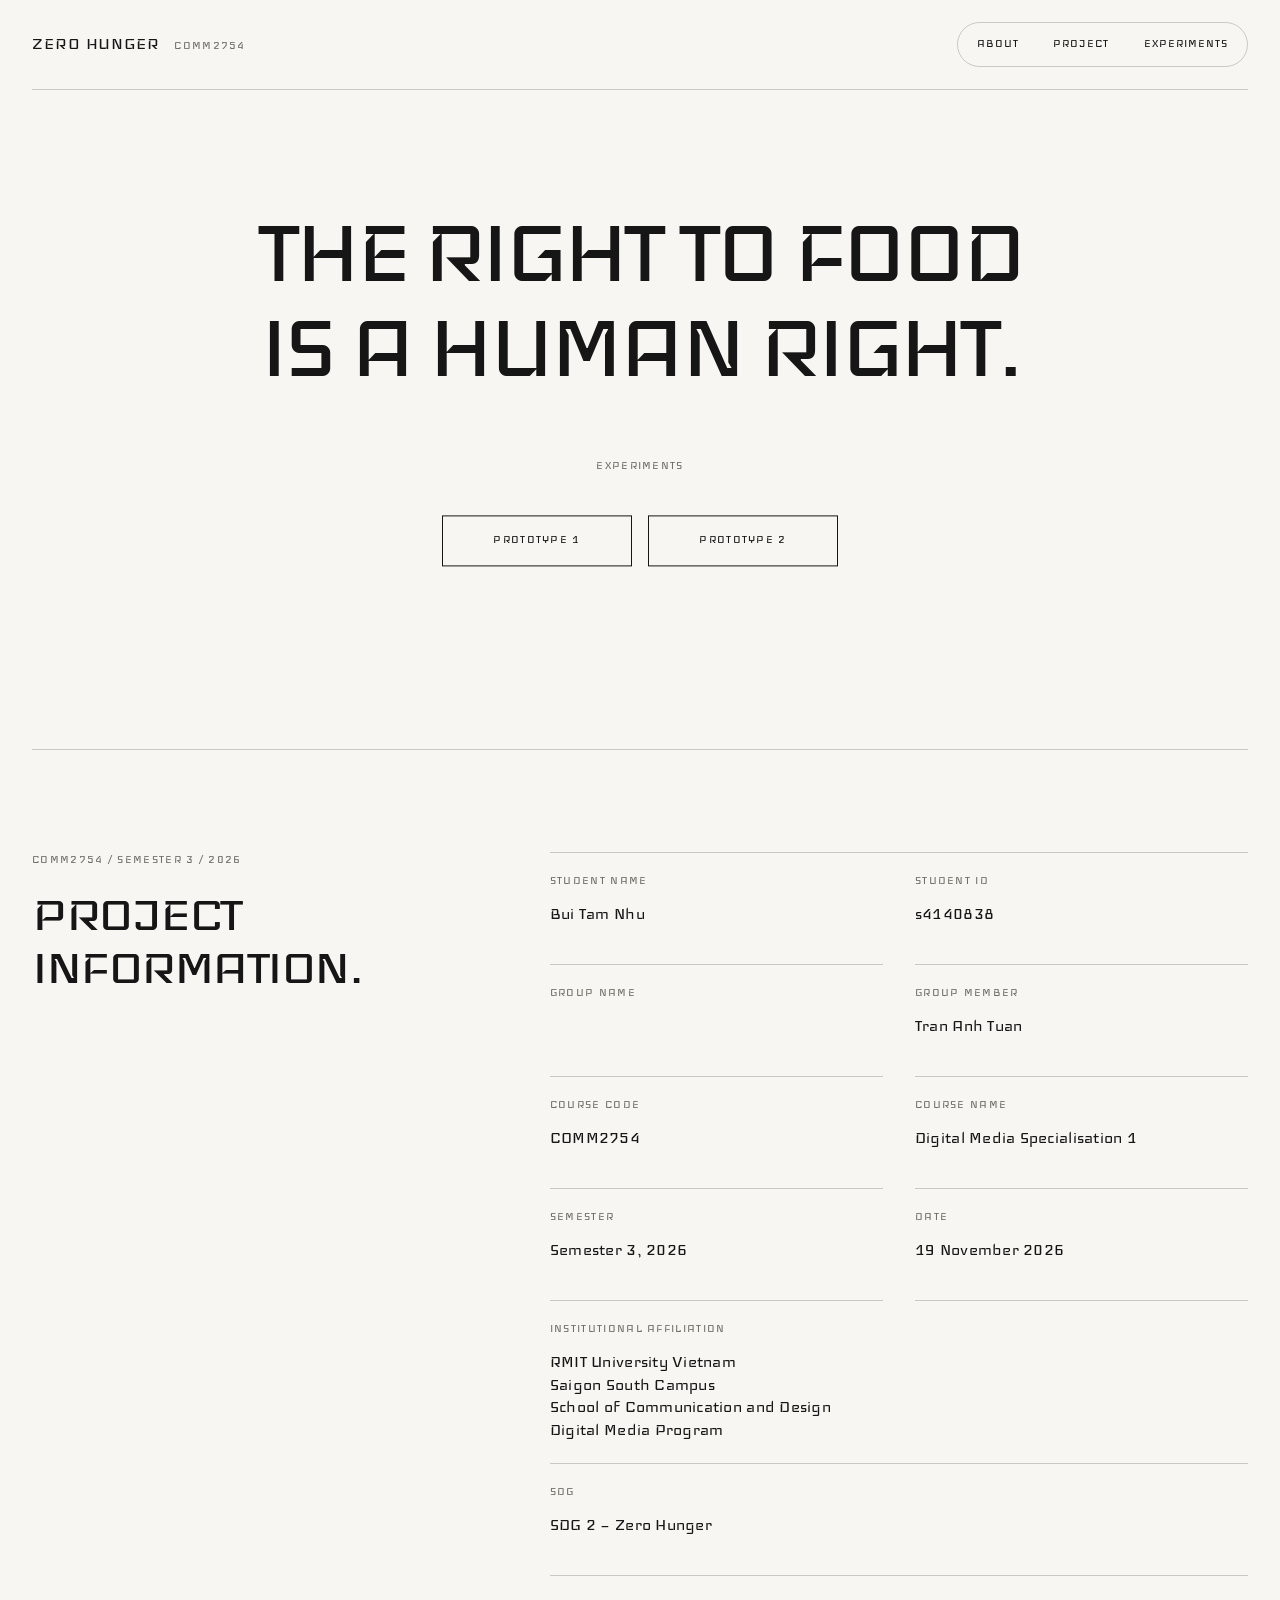
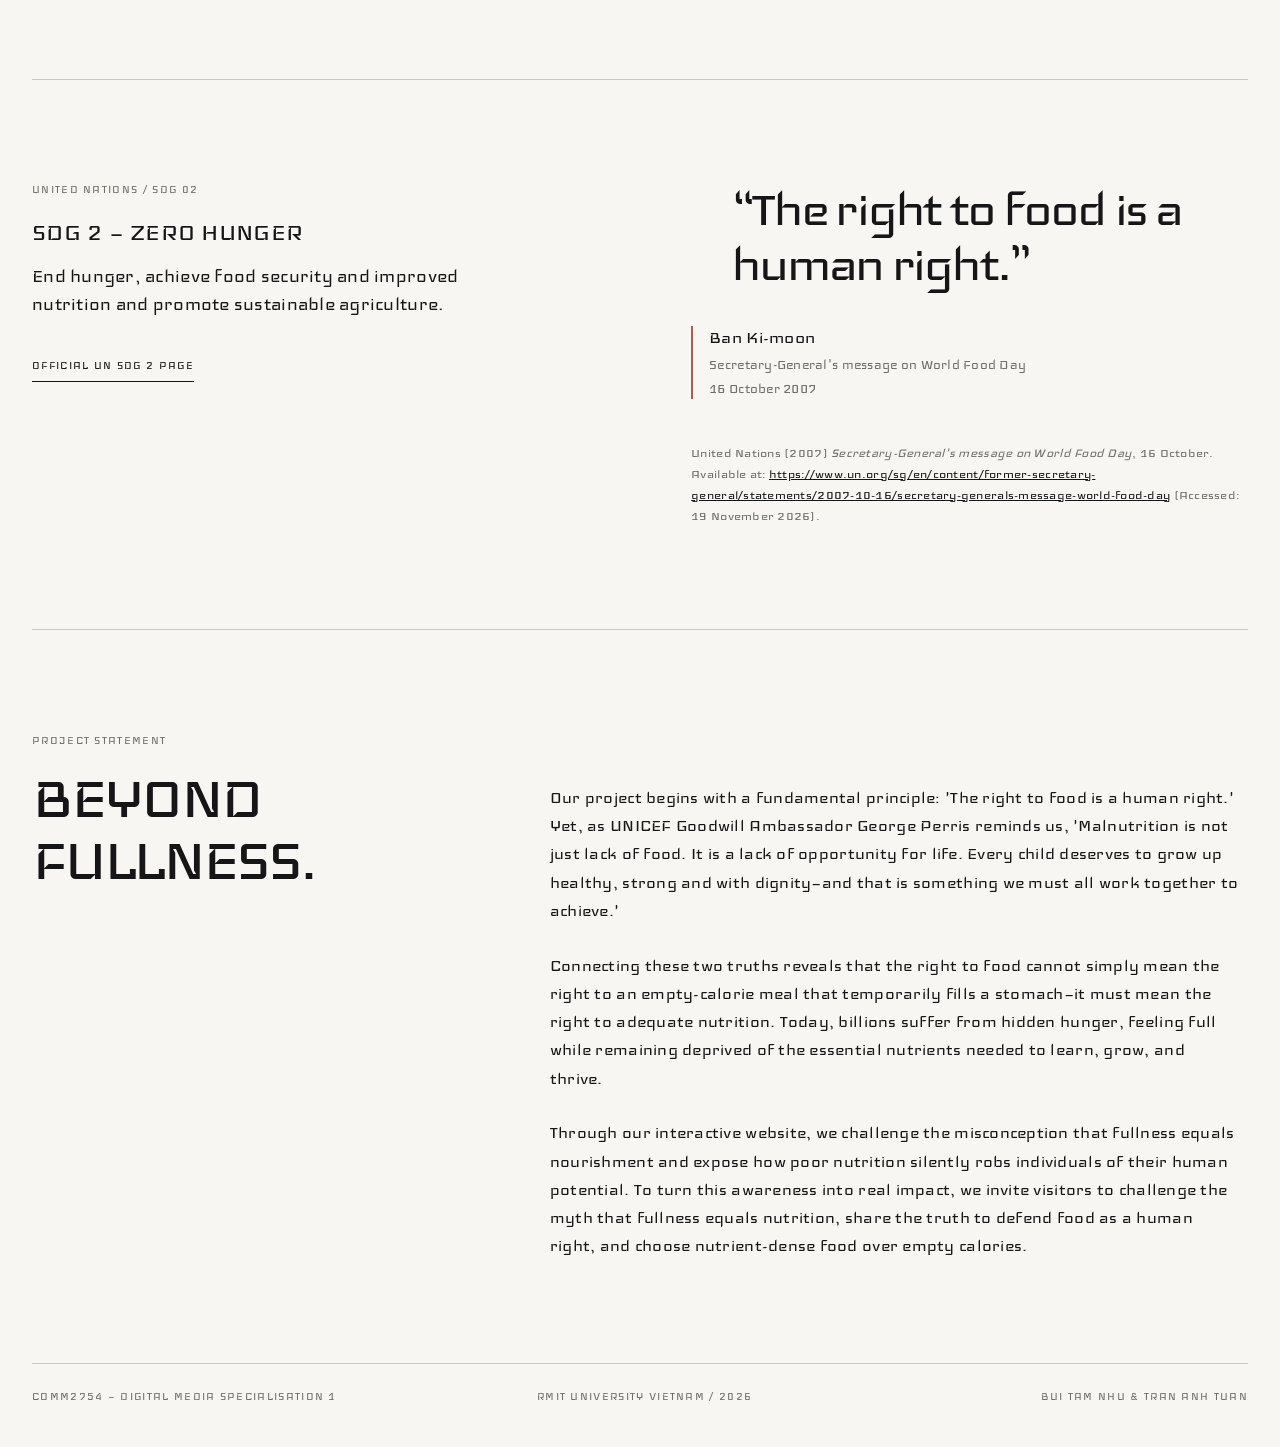
==== index.html @ 8b3eecbc "Deploy COMM2754 generative art webpage" ====
<!doctype html>
<html lang="en">
  <head>
    <meta charset="utf-8" />
    <meta name="viewport" content="width=device-width, initial-scale=1" />
    <meta name="theme-color" content="#f7f6f2" />
    <meta
      name="description"
      content="COMM2754 Digital Media Specialisation 1 — SDG 2: Zero Hunger."
    />
    <title>Zero Hunger — COMM2754</title>
    <link rel="preconnect" href="https://fonts.googleapis.com" />
    <link rel="preconnect" href="https://fonts.gstatic.com" crossorigin />
    <link
      href="https://fonts.googleapis.com/css2?family=Iceland&display=swap"
      rel="stylesheet"
    />
    <link rel="stylesheet" href="homepage.css" />
  </head>
  <body>
    <header class="site-header">
      <a class="project-mark" href="#top" aria-label="Zero Hunger homepage">
        <span>ZERO HUNGER</span>
        <span class="mark-course">COMM2754</span>
      </a>
      <nav class="site-nav" aria-label="Primary navigation">
        <a href="#project-info">ABOUT</a>
        <a href="#statement">PROJECT</a>
        <a href="#experiments">EXPERIMENTS</a>
      </nav>
    </header>

    <main id="top">
      <section class="hero section-frame" aria-labelledby="hero-title">
        <div class="hero-copy">
          <h1 id="hero-title">THE RIGHT TO FOOD IS A HUMAN RIGHT.</h1>
          <div class="hero-experiments" id="experiments" aria-label="Experiments">
            <p class="section-kicker">EXPERIMENTS</p>
            <div class="prototype-buttons">
              <a class="prototype-button" href="prototype-01.html" aria-label="Open Prototype 1">PROTOTYPE 1</a>
              <a class="prototype-button" href="prototype-02.html" aria-label="Open Prototype 2">PROTOTYPE 2</a>
            </div>
          </div>
        </div>
      </section>

      <section class="info-section section-frame" id="project-info" aria-labelledby="info-title">
        <div class="section-heading">
          <p class="section-kicker">COMM2754 / SEMESTER 3 / 2026</p>
          <h2 id="info-title">PROJECT<br />INFORMATION.</h2>
        </div>
        <dl class="metadata-grid">
          <div class="metadata-item">
            <dt>Student Name</dt>
            <dd>Bui Tam Nhu</dd>
          </div>
          <div class="metadata-item">
            <dt>Student ID</dt>
            <dd>s4140838</dd>
          </div>
          <div class="metadata-item">
            <dt>Group Name</dt>
            <dd>&nbsp;</dd>
          </div>
          <div class="metadata-item">
            <dt>Group Member</dt>
            <dd>Tran Anh Tuan</dd>
          </div>
          <div class="metadata-item">
            <dt>Course Code</dt>
            <dd>COMM2754</dd>
          </div>
          <div class="metadata-item">
            <dt>Course Name</dt>
            <dd>Digital Media Specialisation 1</dd>
          </div>
          <div class="metadata-item">
            <dt>Semester</dt>
            <dd>Semester 3, 2026</dd>
          </div>
          <div class="metadata-item">
            <dt>Date</dt>
            <dd>19 November 2026</dd>
          </div>
          <div class="metadata-item metadata-item-wide">
            <dt>Institutional Affiliation</dt>
            <dd>
              RMIT University Vietnam<br />
              Saigon South Campus<br />
              School of Communication and Design<br />
              Digital Media Program
            </dd>
          </div>
          <div class="metadata-item metadata-item-wide">
            <dt>SDG</dt>
            <dd>SDG 2 — Zero Hunger</dd>
          </div>
        </dl>
      </section>

      <section class="global-section section-frame" id="references" aria-label="SDG 2 and the right to food">
        <div class="global-copy">
          <p class="section-kicker">UNITED NATIONS / SDG 02</p>
          <p class="sdg-name">SDG 2 — ZERO HUNGER</p>
          <p class="sdg-description">
            End hunger, achieve food security and improved nutrition and promote sustainable
            agriculture.
          </p>
          <a class="text-link" href="https://sdgs.un.org/goals/goal2" target="_blank" rel="noreferrer">
            OFFICIAL UN SDG 2 PAGE
          </a>
        </div>
        <div class="principle-content">
          <blockquote>“The right to food is a human right.”</blockquote>
          <div class="quote-meta">
            <p class="quote-author">Ban Ki-moon</p>
            <p>Secretary-General's message on World Food Day</p>
            <p>16 October 2007</p>
          </div>
          <p class="reference">
            United Nations (2007) <em>Secretary-General's message on World Food Day</em>, 16
            October. Available at:
            <a
              href="https://www.un.org/sg/en/content/former-secretary-general/statements/2007-10-16/secretary-generals-message-world-food-day"
              target="_blank"
              rel="noreferrer"
            >https://www.un.org/sg/en/content/former-secretary-general/statements/2007-10-16/secretary-generals-message-world-food-day</a>
            (Accessed: 19 November 2026).
          </p>
        </div>
      </section>

      <section class="editorial-section section-frame" id="statement" aria-labelledby="statement-title">
        <div class="section-heading">
          <p class="section-kicker">PROJECT STATEMENT</p>
          <h2 id="statement-title">BEYOND<br />FULLNESS.</h2>
        </div>
        <div class="body-column project-statement">
          <p>
            Our project begins with a fundamental principle: 'The right to food is a human
            right.' Yet, as UNICEF Goodwill Ambassador George Perris reminds us, 'Malnutrition is
            not just lack of food. It is a lack of opportunity for life. Every child deserves to
            grow up healthy, strong and with dignity—and that is something we must all work
            together to achieve.'
          </p>
          <p>
            Connecting these two truths reveals that the right to food cannot simply mean the
            right to an empty-calorie meal that temporarily fills a stomach—it must mean the
            right to adequate nutrition. Today, billions suffer from hidden hunger, feeling full
            while remaining deprived of the essential nutrients needed to learn, grow, and thrive.
          </p>
          <p>
            Through our interactive website, we challenge the misconception that fullness equals
            nourishment and expose how poor nutrition silently robs individuals of their human
            potential. To turn this awareness into real impact, we invite visitors to challenge
            the myth that fullness equals nutrition, share the truth to defend food as a human
            right, and choose nutrient-dense food over empty calories.
          </p>
        </div>
      </section>

    </main>

    <footer class="site-footer section-frame">
      <p>COMM2754 — DIGITAL MEDIA SPECIALISATION 1</p>
      <p>RMIT UNIVERSITY VIETNAM / 2026</p>
      <p>BUI TAM NHU &amp; TRAN ANH TUAN</p>
    </footer>
    <script src="homepage.js"></script>
  </body>
</html>
---- homepage.css ----
:root {
  color-scheme: light;
  --paper: #f7f6f2;
  --ink: #161616;
  --muted: #716d67;
  --line: rgba(22, 22, 22, 0.2);
  --accent: #ad5b50;
  --max-width: 1360px;
  font-family: "Iceland", sans-serif;
  background: var(--paper);
}

* { box-sizing: border-box; }

html {
  scroll-behavior: smooth;
  background: var(--paper);
}

body {
  margin: 0;
  min-width: 320px;
  overflow-x: hidden;
  background: var(--paper);
  color: var(--ink);
  font-family: "Iceland", sans-serif;
  font-size: 1.12rem;
  line-height: 1.42;
  letter-spacing: 0.015em;
}

a { color: inherit; }

a:focus-visible {
  outline: 2px solid var(--accent);
  outline-offset: 5px;
}

.site-header,
.section-frame {
  width: min(calc(100% - 4rem), var(--max-width));
  margin-inline: auto;
}

.site-header {
  position: sticky;
  z-index: 10;
  top: 0;
  display: flex;
  align-items: center;
  justify-content: space-between;
  gap: 2rem;
  padding-block: 1.35rem;
  background: color-mix(in srgb, var(--paper) 92%, transparent);
  border-bottom: 1px solid var(--line);
  backdrop-filter: blur(12px);
  transition: transform 240ms ease;
}

.site-header--hidden {
  transform: translateY(-110%);
}

.project-mark {
  display: inline-flex;
  align-items: baseline;
  gap: 0.9rem;
  font-size: 1.25rem;
  line-height: 1;
  letter-spacing: 0.045em;
  text-decoration: none;
}

.mark-course,
.section-kicker,
.text-link,
.metadata-item dt,
.prototype-button,
.site-footer {
  font-size: 0.82rem;
  letter-spacing: 0.1em;
  text-transform: uppercase;
}

.mark-course { color: var(--muted); }

.site-nav {
  display: flex;
  align-items: center;
  gap: 0.35rem;
  padding: 0.26rem;
  border: 1px solid var(--line);
  border-radius: 999px;
}

.site-nav a {
  padding: 0.52rem 0.9rem;
  border-radius: 999px;
  font-size: 0.82rem;
  letter-spacing: 0.08em;
  text-decoration: none;
  transition: background-color 180ms ease, color 180ms ease;
}

.site-nav a:hover,
.site-nav a:focus-visible {
  background: var(--ink);
  color: var(--paper);
  outline: none;
}

.hero {
  display: grid;
  min-height: min(660px, calc(100vh - 5rem));
  place-items: center;
  border-bottom: 1px solid var(--line);
  text-align: center;
}

.hero-copy {
  width: 100%;
  padding: 4rem 1rem 5rem;
  transform: translateY(-1.6rem);
}

h1,
h2,
p,
blockquote {
  margin-top: 0;
}

h1,
h2 {
  font-weight: 400;
}

h1 {
  max-width: 1120px;
  margin: 0 auto;
  font-size: clamp(3.7rem, 8.6vw, 8.2rem);
  line-height: 0.86;
  letter-spacing: -0.045em;
  text-wrap: balance;
}

.hero-experiments {
  margin-top: clamp(2.5rem, 5vw, 4rem);
  scroll-margin-top: 6.5rem;
}

.hero-experiments .section-kicker {
  margin-bottom: 1rem;
}

.editorial-section,
.global-section,
.info-section {
  border-bottom: 1px solid var(--line);
}

.editorial-section,
.info-section {
  display: grid;
  grid-template-columns: minmax(340px, 0.92fr) minmax(0, 1.5fr);
  gap: clamp(2.5rem, 7vw, 7rem);
  align-items: start;
  padding-block: clamp(4.5rem, 8vw, 7.25rem);
}

.global-section {
  display: grid;
  grid-template-columns: minmax(0, 1fr) minmax(0, 1fr);
  gap: clamp(3rem, 8vw, 9rem);
  align-items: start;
  padding-block: clamp(4.5rem, 8vw, 7.25rem);
  border-bottom: 1px solid var(--line);
}

.section-heading {
  min-width: 0;
  align-self: start;
}

.section-heading h2 {
  max-width: 100%;
  margin-bottom: 0;
  overflow-wrap: anywhere;
  font-size: clamp(3rem, 5.6vw, 6.25rem);
  line-height: 0.86;
  letter-spacing: -0.04em;
}

.info-section .section-heading h2 {
  font-size: clamp(2.8rem, 4.8vw, 5.4rem);
}

.section-kicker {
  margin-bottom: 1.2rem;
  color: var(--muted);
  line-height: 1.25;
}

.body-column {
  min-width: 0;
  max-width: 690px;
  padding-top: 3.2rem;
}

.project-statement p {
  margin-bottom: 1.65rem;
  font-size: clamp(1.22rem, 1.6vw, 1.45rem);
  line-height: 1.38;
}

.project-statement p:last-child { margin-bottom: 0; }

.metadata-grid {
  display: grid;
  min-width: 0;
  grid-template-columns: repeat(2, minmax(0, 1fr));
  gap: 0 2rem;
  margin: 0;
  border-top: 1px solid var(--line);
}

.metadata-item {
  min-width: 0;
  min-height: 112px;
  padding: 1.2rem 0 1.35rem;
  border-bottom: 1px solid var(--line);
}

.metadata-item dt {
  margin-bottom: 0.75rem;
  color: var(--muted);
}

.metadata-item dd {
  min-width: 0;
  margin: 0;
  overflow-wrap: anywhere;
  font-size: 1.2rem;
  line-height: 1.18;
}

.metadata-item-wide {
  grid-column: span 2;
}

.global-copy,
.principle-content {
  min-width: 0;
}

.sdg-name {
  margin-bottom: 1rem;
  font-size: clamp(1.45rem, 2.3vw, 2.1rem);
  line-height: 1;
}

.sdg-description {
  max-width: 450px;
  margin-bottom: 2rem;
  font-size: clamp(1.22rem, 1.7vw, 1.48rem);
  line-height: 1.3;
}

.text-link {
  display: inline-block;
  padding-bottom: 0.35rem;
  border-bottom: 1px solid currentColor;
  text-decoration: none;
  transition: color 180ms ease;
}

.text-link:hover,
.text-link:focus-visible { color: var(--accent); }

blockquote {
  max-width: 650px;
  margin-bottom: 2.1rem;
  font-size: clamp(2.7rem, 4.8vw, 5.2rem);
  line-height: 0.9;
  letter-spacing: -0.045em;
}

.quote-meta {
  padding-left: 1rem;
  border-left: 2px solid var(--accent);
}

.quote-meta p {
  margin-bottom: 0.3rem;
  color: var(--muted);
  font-size: 1rem;
  line-height: 1.2;
}

.quote-meta .quote-author {
  color: var(--ink);
  font-size: 1.3rem;
}

.reference {
  max-width: 690px;
  margin: 2.75rem 0 0;
  color: var(--muted);
  font-size: 0.95rem;
  line-height: 1.38;
}

.reference a {
  color: var(--ink);
  overflow-wrap: anywhere;
}

.prototype-buttons {
  display: flex;
  justify-content: center;
  gap: 1rem;
  margin-top: 2.5rem;
}

.prototype-button {
  display: inline-flex;
  min-width: 190px;
  justify-content: center;
  padding: 0.95rem 1.25rem;
  border: 1px solid var(--ink);
  text-decoration: none;
  transition: background-color 180ms ease, color 180ms ease, transform 180ms ease;
}

.prototype-button:hover,
.prototype-button:focus-visible {
  background: var(--ink);
  color: var(--paper);
  outline: none;
  transform: translateY(-3px);
}

.site-footer {
  display: grid;
  grid-template-columns: 1.4fr 1fr 1fr;
  gap: 1.5rem;
  padding-block: 1.5rem 2.5rem;
  color: var(--muted);
}

.site-footer p { margin: 0; }
.site-footer p:last-child { text-align: right; }

@media (max-width: 820px) {
  .site-header,
  .section-frame { width: min(calc(100% - 2rem), var(--max-width)); }

  .site-header {
    align-items: flex-start;
    flex-direction: column;
    gap: 1rem;
  }

  .site-nav {
    width: 100%;
    justify-content: space-between;
  }

  .site-nav a {
    flex: 1;
    padding-inline: 0.45rem;
    text-align: center;
  }

  .hero { min-height: 510px; }
  .hero-copy {
    padding-block: 4rem 5rem;
    transform: translateY(-1rem);
  }
  h1 { font-size: clamp(3.45rem, 13.5vw, 6.5rem); }

  .editorial-section,
  .info-section {
    display: block;
    padding-block: 4.5rem;
  }

  .global-section {
    display: block;
    padding-block: 4.5rem;
  }

  .section-heading { margin-bottom: 2.8rem; }
  .body-column { padding-top: 0; }
  .global-copy { margin-bottom: 3.5rem; }
  .metadata-grid { grid-template-columns: 1fr; gap: 0; }
  .metadata-item-wide { grid-column: auto; }
  .prototype-buttons { flex-direction: column; align-items: center; }
  .prototype-button { width: min(100%, 300px); }

  .site-footer {
    display: block;
    padding-block: 1.5rem 2rem;
  }

  .site-footer p {
    margin-bottom: 0.5rem;
  }

  .site-footer p:last-child { text-align: left; }
}
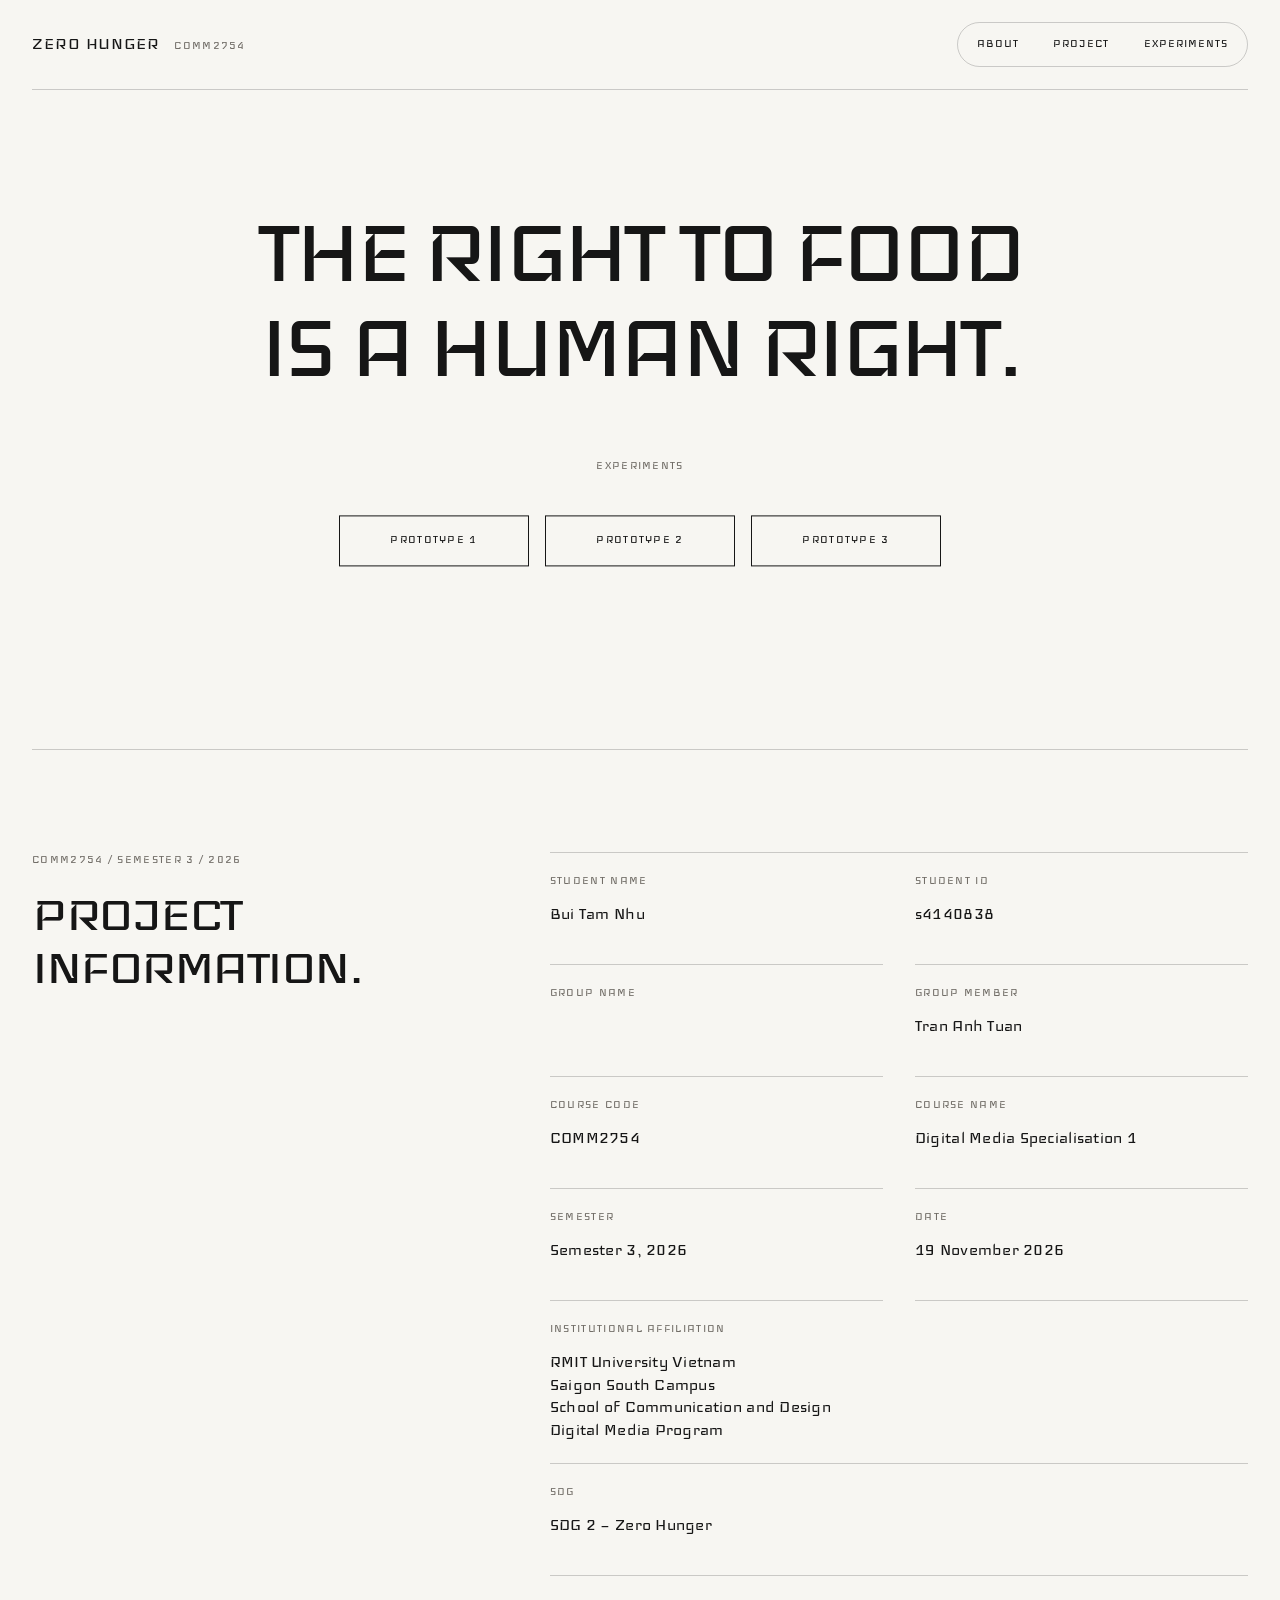
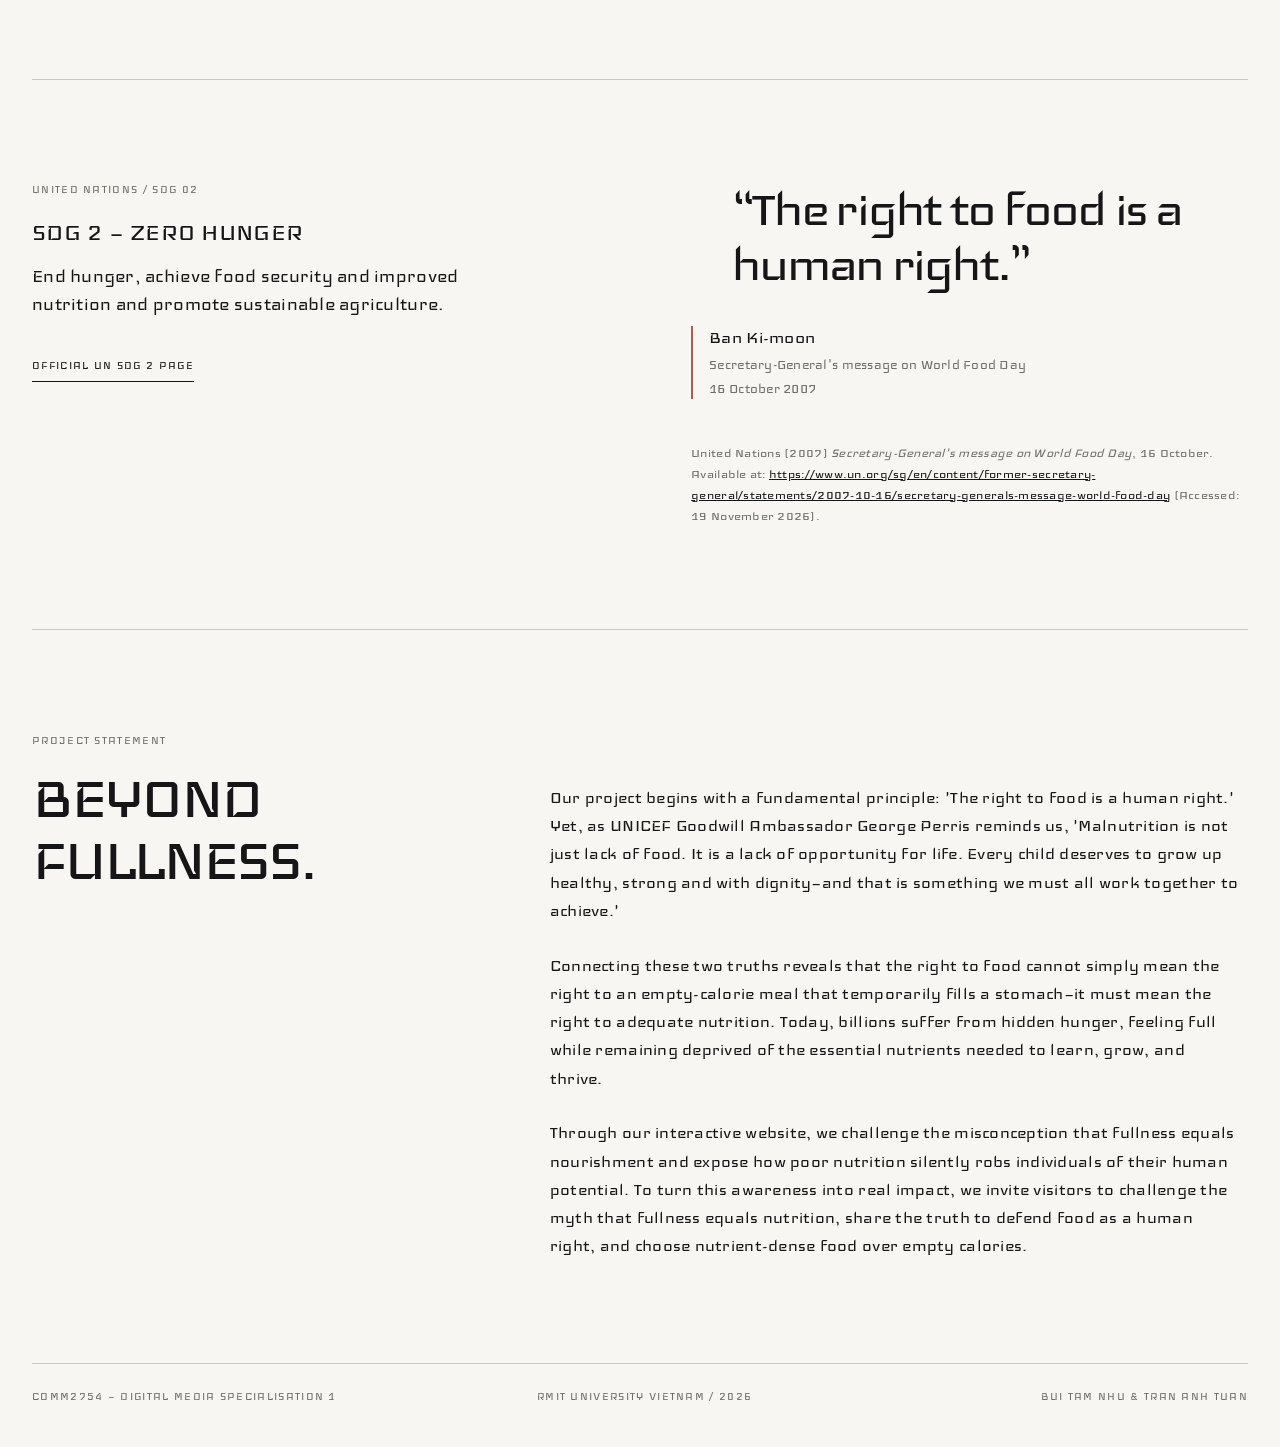
==== commit 1a685458: "Add fractured plate as Prototype 3" ====
--- a/index.html
+++ b/index.html
@@ -39,6 +39,7 @@
             <div class="prototype-buttons">
               <a class="prototype-button" href="prototype-01.html" aria-label="Open Prototype 1">PROTOTYPE 1</a>
               <a class="prototype-button" href="prototype-02.html" aria-label="Open Prototype 2">PROTOTYPE 2</a>
+              <a class="prototype-button" href="prototype-03.html" aria-label="Open Prototype 3">PROTOTYPE 3</a>
             </div>
           </div>
         </div>
